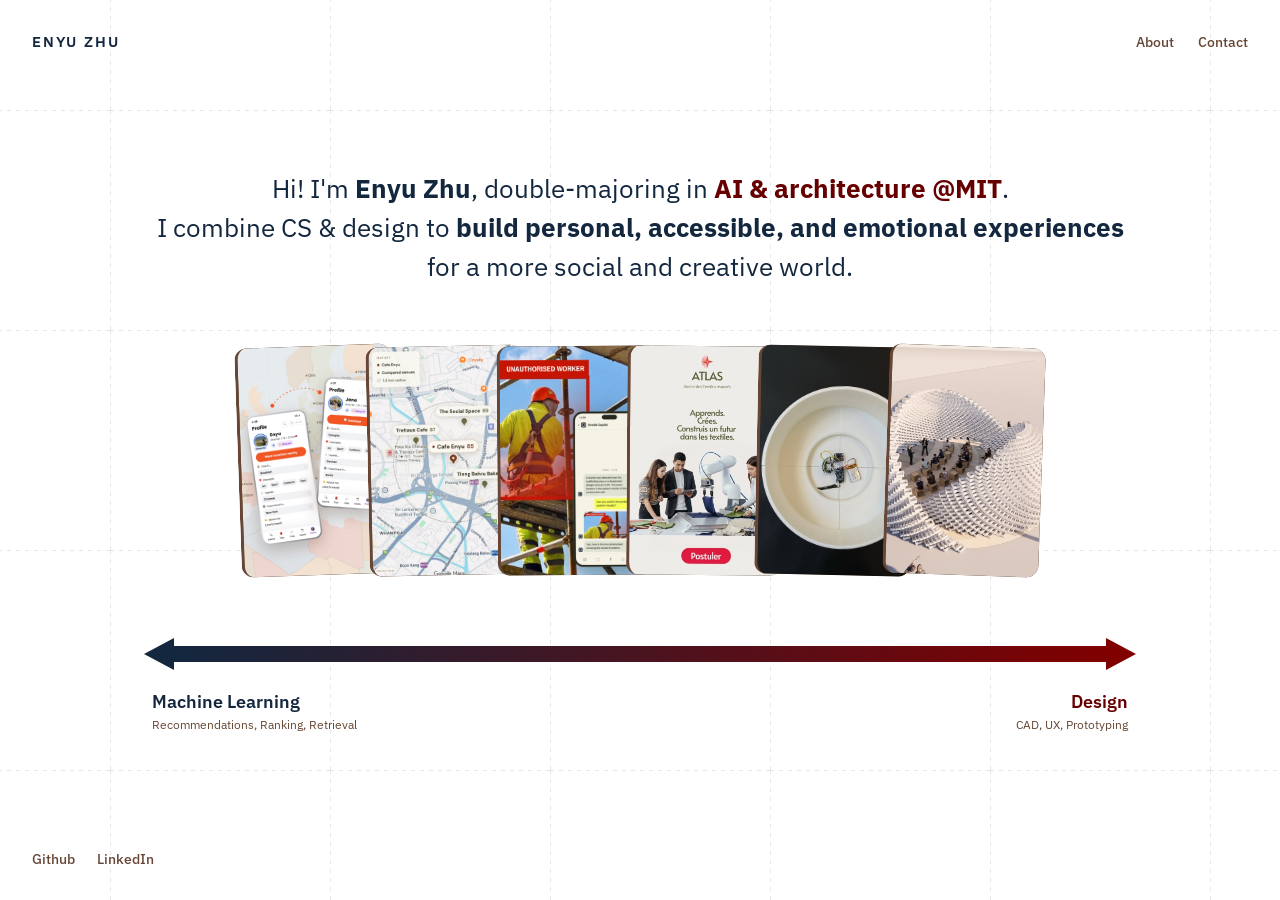
==== index.html @ 00a79f69 "Initial commit of enyuzhu.com portfolio site Static HTML/CSS/JS site: landing page with animated pro" ====
<!DOCTYPE html>
<html lang="en">
<head>
    <meta charset="UTF-8">
    <meta name="viewport" content="width=device-width, initial-scale=1.0">
    <meta name="theme-color" content="#ffffff">
    <meta name="description" content="Enyu Zhu — double-majoring in AI &amp; architecture at MIT. Building personal, accessible, and emotional experiences.">
    <title>Enyu Zhu</title>
    <link href="https://fonts.googleapis.com/css2?family=IBM+Plex+Sans:wght@400;500;600;700&display=swap" rel="stylesheet">
    <link rel="stylesheet" href="style.css">
</head>
<body>
    <div class="page" id="page">
        <header class="header">
            <a href="index.html" class="logo">ENYU ZHU</a>
            <nav class="nav-main">
                <a href="about.html">About</a>
                <a href="mailto:enyuzhu@mit.edu">Contact</a>
            </nav>
        </header>

        <main class="hero">
            <div class="hero-copy" id="heroCopy">
                <p class="intro-text" id="introText">
                    <span class="intro-line intro-line-1">Hi! I'm <strong class="hl-navy">Enyu Zhu</strong>, double-majoring in <strong class="hl-red">AI &amp; architecture @MIT</strong>.</span>
                    <span class="intro-line intro-line-2">I combine CS &amp; design to <strong class="hl-navy">build personal, accessible, and emotional experiences</strong> for a more social and creative world.</span>
                </p>
                <h2 class="project-title" id="projectTitle" aria-hidden="true"></h2>
            </div>

            <div class="stack">
                <ul class="cards-row" id="cardsRow">
                    <li class="card-slot">
                        <a class="card" href="project-1.html" data-title="Meet Travelers V3" aria-label="Open case study: Meet Travelers V3">
                            <img src="Assets/projects/project-1.jpg" alt="" loading="lazy" onerror="this.remove()">
                            <span class="card-cursor-hint" aria-hidden="true">View</span>
                        </a>
                    </li>
                    <li class="card-slot">
                        <a class="card" href="project-2.html" data-title="PROSPER" aria-label="Open case study: PROSPER">
                            <img src="Assets/projects/project-2.jpg" alt="" loading="lazy" onerror="this.remove()">
                            <span class="card-cursor-hint" aria-hidden="true">View</span>
                        </a>
                    </li>
                    <li class="card-slot">
                        <a class="card" href="project-3.html" data-title="Onsite Copilot" aria-label="Open case study: Onsite Copilot">
                            <img src="Assets/projects/project-3.jpg" alt="" loading="lazy" onerror="this.remove()">
                            <span class="card-cursor-hint" aria-hidden="true">View</span>
                        </a>
                    </li>
                    <li class="card-slot">
                        <a class="card" href="project-4.html" data-title="ATLAS" aria-label="Open case study: ATLAS">
                            <img src="Assets/projects/project-4.jpg" alt="" loading="lazy" onerror="this.remove()">
                            <span class="card-cursor-hint" aria-hidden="true">View</span>
                        </a>
                    </li>
                    <li class="card-slot">
                        <a class="card" href="project-5.html" data-title="Bu Dao Weng" aria-label="Open case study: Bu Dao Weng">
                            <img src="Assets/projects/project-5.jpg" alt="" loading="lazy" onerror="this.remove()">
                            <span class="card-cursor-hint" aria-hidden="true">View</span>
                        </a>
                    </li>
                    <li class="card-slot">
                        <a class="card" href="project-6.html" data-title="COP26 Pavilion" aria-label="Open case study: COP26 Pavilion">
                            <img src="Assets/projects/project-6.jpg" alt="" loading="lazy" onerror="this.remove()">
                            <span class="card-cursor-hint" aria-hidden="true">View</span>
                        </a>
                    </li>
                </ul>

                <svg class="timeline-arrow" viewBox="0 0 1000 40" preserveAspectRatio="none" aria-hidden="true">
                    <defs>
                        <linearGradient id="arrowGrad" x1="0" y1="0" x2="1" y2="0">
                            <stop offset="0" class="arrow-stop-navy"/>
                            <stop offset="1" class="arrow-stop-red"/>
                        </linearGradient>
                    </defs>
                    <rect x="34" y="12" width="932" height="16" fill="url(#arrowGrad)"/>
                    <polygon points="4,20 34,4 34,36" class="arrow-navy"/>
                    <polygon points="996,20 966,4 966,36" class="arrow-red"/>
                </svg>

                <div class="footer-categories">
                    <div class="category category-ml">
                        <h3>Machine Learning</h3>
                        <p>Recommendations, Ranking, Retrieval</p>
                    </div>
                    <div class="category category-design">
                        <h3>Design</h3>
                        <p>CAD, UX, Prototyping</p>
                    </div>
                </div>
            </div>
        </main>

        <footer class="footer">
            <div class="socials">
                <a href="https://github.com/enyuzhu" target="_blank" rel="noopener noreferrer">Github</a>
                <a href="https://www.linkedin.com/in/amyenyuzhu" target="_blank" rel="noopener noreferrer">LinkedIn</a>
            </div>
        </footer>
    </div>

    <script src="script.js"></script>
</body>
</html>
---- style.css ----
*{
    margin: 0;
    padding: 0;
    box-sizing: border-box;
    text-decoration: none;
    border: none;
    outline: none;
    scroll-behavior: smooth;
    font-family: "IBM Plex Sans", sans-serif;
}
:root{
    --cream: #E9D4C3;
    --navy: #13273F;
    --red: #660000;
    --red-arrow: #800000;
    --cocoa: #5C4433;

    --text-color: var(--navy);
    --text-muted: #674635;
    --border-soft: rgba(19, 39, 63, 0.14);
    --shell: 110rem;
    --grid-line: #cfcfcf;
    --card-edge: #674635;
}
html{
    font-size: 62.5%;
    overflow-x: hidden;
}
body{
    background-color: #ffffff;
    background-image:
        url("data:image/svg+xml,%3Csvg xmlns='http://www.w3.org/2000/svg' width='220' height='220'%3E%3Cline x1='0' y1='0' x2='0' y2='220' stroke='%23cfcfcf' stroke-width='1' stroke-dasharray='4 5'/%3E%3Cline x1='0' y1='0' x2='220' y2='0' stroke='%23cfcfcf' stroke-width='1' stroke-dasharray='4 5'/%3E%3C/svg%3E");
    background-size: 220px 220px;
    background-position: 110px 110px;
    background-attachment: fixed;
    color: var(--text-color);
}
a{
    color: inherit;
}
a:focus-visible,
button:focus-visible{
    outline: 2px solid var(--navy);
    outline-offset: 3px;
    border-radius: 0.4rem;
}

.page{
    min-height: 100vh;
    display: flex;
    flex-direction: column;
}

/* ---------- header ---------- */
.header{
    display: flex;
    justify-content: space-between;
    align-items: center;
    width: 100%;
    padding: 3.2rem 3.2rem 0;
}
.nav-main{
    display: flex;
    gap: 2.4rem;
}
.nav-main a{
    font-size: 1.4rem;
    color: var(--text-muted);
    font-weight: 500;
    transition: color 0.25s ease;
}
.nav-main a:hover{
    color: var(--text-color);
}
.logo{
    font-size: 1.5rem;
    font-weight: 600;
    letter-spacing: 0.12em;
    color: var(--navy);
}

/* ---------- hero ---------- */
.hero{
    flex: 1;
    display: flex;
    flex-direction: column;
    justify-content: center;
    max-width: var(--shell);
    width: 100%;
    margin: 0 auto;
    padding: 2rem 2.4rem;
}

/* ---------- footer ---------- */
.footer{
    width: 100%;
    padding: 0 3.2rem 3.2rem;
}

.hero-copy{
    display: grid;
    text-align: center;
    padding: 0 4rem;
}
.intro-text,
.project-title{
    grid-area: 1 / 1;
    transition: opacity 0.35s ease;
}
.intro-text{
    line-height: 1.5;
    font-weight: 400;
    color: var(--text-color);
    opacity: 1;
}
.intro-text strong{
    font-weight: 700;
}
.intro-line{
    display: block;
}
.intro-line-1{
    font-size: 2.6rem;
}
.intro-line-2{
    font-size: 2.6rem;
}
.hl-navy{
    color: var(--navy);
}
.hl-red{
    color: var(--red);
}
.project-title{
    font-size: 6.4rem;
    font-weight: 700;
    letter-spacing: 0.01em;
    line-height: 1.1;
    color: var(--cocoa);
    opacity: 0;
}
.hero-copy.showing-project .intro-text{
    opacity: 0;
}
.hero-copy.showing-project .project-title{
    opacity: 1;
}

/* ---------- cards ---------- */
.stack{
    width: fit-content;
    max-width: 100%;
    margin: 0 auto;
}
.cards-row{
    list-style: none;
    display: flex;
    justify-content: center;
    margin-top: 6rem;
}
.card-slot{
    flex: 0 0 auto;
    width: 15.6rem;
    aspect-ratio: 3 / 4.4;
    opacity: 0;
    transform: translate(var(--dx, -10rem), var(--dy, -8rem));
    transition: opacity 0.75s cubic-bezier(0.22, 1, 0.36, 1), transform 0.75s cubic-bezier(0.22, 1, 0.36, 1);
}
.card-slot:not(:first-child){
    margin-left: -2.8rem;
}
.card-slot.in{
    opacity: 1;
    transform: translate(0, 0);
}
.card-slot:nth-child(1){ --dx: -14rem; --dy: -10rem; --rot: -2deg; }
.card-slot:nth-child(2){ --dx: -7rem; --dy: -5rem; --rot: -1.2deg; }
.card-slot:nth-child(3){ --dx: -4.7rem; --dy: -3.3rem; --rot: -0.4deg; }
.card-slot:nth-child(4){ --dx: -3.5rem; --dy: -2.5rem; --rot: 0.4deg; }
.card-slot:nth-child(5){ --dx: -2.8rem; --dy: -2rem; --rot: 1.2deg; }
.card-slot:nth-child(6){ --dx: -2.3rem; --dy: -1.7rem; --rot: 2deg; }
.card{
    position: relative;
    display: block;
    width: 100%;
    height: 100%;
    overflow: hidden;
    border-radius: 1.2rem;
    background: var(--cocoa);
    cursor: pointer;
    border-left: 0.3rem solid var(--card-edge);
    transform: rotate(var(--rot, 0deg));
    transform-origin: 50% 100%;
    transition: transform 0.4s cubic-bezier(0.16, 1, 0.3, 1), box-shadow 0.4s ease;
}
.card img{
    position: absolute;
    inset: 0;
    width: 100%;
    height: 100%;
    object-fit: cover;
}

.card-slot.idle .card{
    animation: card-float 5.5s ease-in-out infinite;
}
.card-slot.idle:nth-child(2n) .card{
    animation-delay: 0.6s;
}
.card-slot.idle:nth-child(3n) .card{
    animation-delay: 1.2s;
}
@keyframes card-float{
    0%, 100%{ transform: rotate(var(--rot, 0deg)) translateY(0); }
    50%{ transform: rotate(var(--rot, 0deg)) translateY(-0.8rem); }
}

.card:hover,
.card:focus-visible,
.card-slot.idle .card:hover,
.card-slot.idle .card:focus-visible{
    animation: none;
    transform: rotate(var(--rot, 0deg)) translateY(-1.4rem) scale(1.03);
    box-shadow: 0 1.6rem 2.8rem rgba(0, 0, 0, 0.28);
}
.card-slot:hover,
.card-slot:focus-within{
    z-index: 2;
}

.card-cursor-hint{
    position: absolute;
    top: 50%;
    left: 50%;
    transform: translate(-50%, -50%) scale(0.9);
    background: var(--cream);
    color: var(--navy);
    font-size: 1.2rem;
    letter-spacing: 0.08em;
    text-transform: uppercase;
    padding: 0.7rem 1.5rem;
    border-radius: 999px;
    opacity: 0;
    transition: opacity 0.25s ease, transform 0.25s ease;
    pointer-events: none;
    white-space: nowrap;
}
.card:hover .card-cursor-hint,
.card:focus-visible .card-cursor-hint{
    opacity: 1;
    transform: translate(-50%, -50%) scale(1);
}

/* ---------- timeline / gradient arrow ---------- */
.timeline-arrow{
    display: block;
    width: calc(100% + 2.4rem);
    height: 4rem;
    margin: 6rem -1.2rem 1.6rem;
}
.arrow-stop-navy{
    stop-color: var(--navy);
}
.arrow-stop-red{
    stop-color: var(--red-arrow);
}
.arrow-navy{
    fill: var(--navy);
}
.arrow-red{
    fill: var(--red-arrow);
}

/* ---------- footer categories ---------- */
.footer-categories{
    display: flex;
    justify-content: space-between;
    gap: 3rem;
}
.category h3{
    font-size: 1.8rem;
    font-weight: 600;
    margin-bottom: 0.4rem;
}
.category p{
    font-size: 1.2rem;
    color: var(--text-muted);
}
.category-ml h3{
    color: var(--navy);
}
.category-design{
    text-align: right;
}
.category-design h3{
    color: var(--red);
}

/* ---------- socials ---------- */
.socials{
    display: flex;
    gap: 2.2rem;
}
.socials a{
    font-size: 1.4rem;
    color: var(--text-muted);
    font-weight: 500;
    transition: color 0.25s ease;
}
.socials a:hover{
    color: var(--text-color);
}

/* ---------- generic content pages (about / project) ---------- */
.content{
    flex: 1;
    max-width: 72rem;
    margin: 0 auto;
    padding: 5rem 4rem 8rem;
    width: 100%;
}
.content h1{
    font-size: 3.2rem;
    font-weight: 700;
    margin-bottom: 1.4rem;
}
.content .tag{
    display: inline-block;
    font-size: 1.2rem;
    color: var(--text-muted);
    letter-spacing: 0.05em;
    text-transform: uppercase;
    margin-bottom: 2rem;
}
.content p{
    font-size: 1.5rem;
    line-height: 1.7;
    color: var(--text-color);
    margin-bottom: 1.6rem;
}
.content .placeholder-block{
    display: block;
    width: 100%;
    aspect-ratio: 16 / 9;
    border-radius: 1.4rem;
    background: var(--cocoa);
    overflow: hidden;
    margin: 3rem 0;
}
.content .placeholder-block img{
    width: 100%;
    height: 100%;
    object-fit: cover;
}
.back-link{
    display: inline-block;
    margin-top: 1rem;
    font-size: 1.5rem;
    color: var(--text-muted);
    transition: color 0.25s ease;
}
.back-link:hover{
    color: var(--text-color);
}

@media (prefers-reduced-motion: reduce){
    .card-slot,
    .card,
    .intro-text,
    .project-title{
        transition: none !important;
        animation: none !important;
    }
}

@media (max-width: 860px){
    .nav-main{
        gap: 1.6rem;
    }
    .hero{
        padding: 3.2rem 2.4rem 3rem;
    }
    .hero-copy{
        padding: 0;
    }
    .intro-line-1{
        font-size: 2.2rem;
    }
    .intro-line-2{
        font-size: 2.2rem;
    }
    .project-title{
        font-size: 4rem;
    }
    .stack{
        max-width: 100vw;
    }
    .timeline-arrow{
        width: calc(100% + 1rem);
        margin: 3rem -0.5rem 1.6rem;
    }
    .cards-row{
        overflow-x: auto;
        scroll-snap-type: x mandatory;
        padding-bottom: 1rem;
        margin-top: 3.2rem;
    }
    .card-slot{
        scroll-snap-align: start;
    }
    .footer-categories{
        flex-direction: column;
        gap: 2rem;
        text-align: left;
    }
    .category-design{
        text-align: left;
    }
}

@media (max-width: 520px){
    .intro-line-1{
        font-size: 1.9rem;
    }
    .intro-line-2{
        font-size: 1.9rem;
    }
    .project-title{
        font-size: 3rem;
    }
    .card-slot{
        width: 13rem;
    }
    .content{
        padding: 4rem 2.4rem 6rem;
    }
    .content h1{
        font-size: 2.6rem;
    }
}
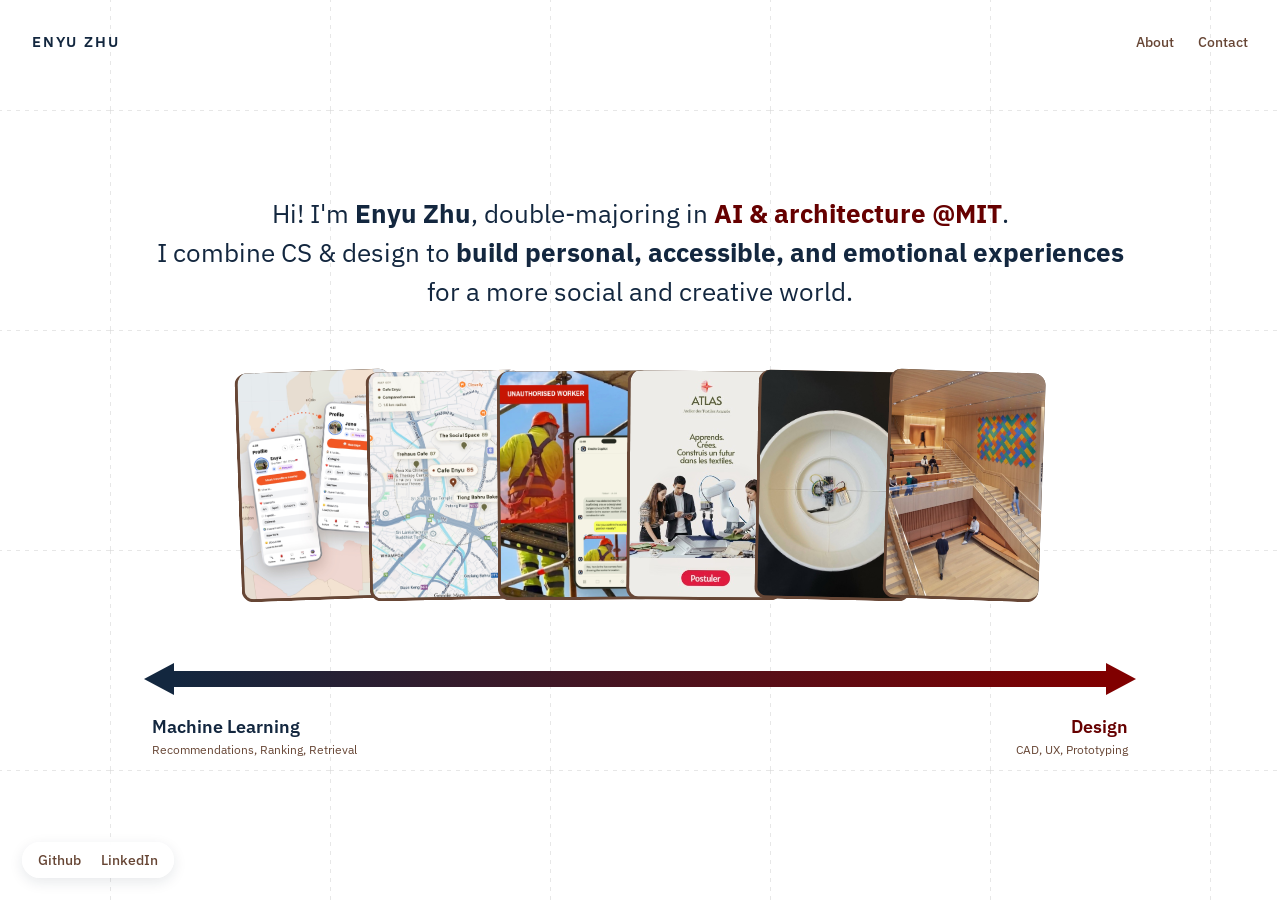
==== commit 006a8c71: "Add About headshot, real project content, and case study media - About page: circular headshot, two-" ====
--- a/index.html
+++ b/index.html
@@ -4,7 +4,7 @@
     <meta charset="UTF-8">
     <meta name="viewport" content="width=device-width, initial-scale=1.0">
     <meta name="theme-color" content="#ffffff">
-    <meta name="description" content="Enyu Zhu — double-majoring in AI &amp; architecture at MIT. Building personal, accessible, and emotional experiences.">
+    <meta name="description" content="I'm Enyu Zhu, double-majoring in AI and architecture at MIT. I build personal, accessible, and emotional experiences.">
     <title>Enyu Zhu</title>
     <link href="https://fonts.googleapis.com/css2?family=IBM+Plex+Sans:wght@400;500;600;700&display=swap" rel="stylesheet">
     <link rel="stylesheet" href="style.css">
@@ -31,7 +31,7 @@
             <div class="stack">
                 <ul class="cards-row" id="cardsRow">
                     <li class="card-slot">
-                        <a class="card" href="project-1.html" data-title="Meet Travelers V3" aria-label="Open case study: Meet Travelers V3">
+                        <a class="card" href="project-1.html" data-title="Meet Travelers Version 3" aria-label="Open case study: Meet Travelers Version 3">
                             <img src="Assets/projects/project-1.jpg" alt="" loading="lazy" onerror="this.remove()">
                             <span class="card-cursor-hint" aria-hidden="true">View</span>
                         </a>
@@ -61,7 +61,7 @@
                         </a>
                     </li>
                     <li class="card-slot">
-                        <a class="card" href="project-6.html" data-title="COP26 Pavilion" aria-label="Open case study: COP26 Pavilion">
+                        <a class="card" href="project-6.html" data-title="MIT Schwarzman" aria-label="Open case study: MIT Schwarzman">
                             <img src="Assets/projects/project-6.jpg" alt="" loading="lazy" onerror="this.remove()">
                             <span class="card-cursor-hint" aria-hidden="true">View</span>
                         </a>
@@ -93,11 +93,9 @@
             </div>
         </main>
 
-        <footer class="footer">
-            <div class="socials">
-                <a href="https://github.com/enyuzhu" target="_blank" rel="noopener noreferrer">Github</a>
-                <a href="https://www.linkedin.com/in/amyenyuzhu" target="_blank" rel="noopener noreferrer">LinkedIn</a>
-            </div>
+        <footer class="socials">
+            <a href="https://github.com/enyuzhu" target="_blank" rel="noopener noreferrer">Github</a>
+            <a href="https://www.linkedin.com/in/amyenyuzhu" target="_blank" rel="noopener noreferrer">LinkedIn</a>
         </footer>
     </div>
 
--- a/style.css
+++ b/style.css
@@ -17,6 +17,7 @@
 
     --text-color: var(--navy);
     --text-muted: #674635;
+    --label-muted: rgba(103, 70, 53, 0.5);
     --border-soft: rgba(19, 39, 63, 0.14);
     --shell: 110rem;
     --grid-line: #cfcfcf;
@@ -89,12 +90,6 @@
     width: 100%;
     margin: 0 auto;
     padding: 2rem 2.4rem;
-}
-
-/* ---------- footer ---------- */
-.footer{
-    width: 100%;
-    padding: 0 3.2rem 3.2rem;
 }
 
 .hero-copy{
@@ -189,6 +184,7 @@
     background: var(--cocoa);
     cursor: pointer;
     border-left: 0.3rem solid var(--card-edge);
+    border-bottom: 0.3rem solid var(--card-edge);
     transform: rotate(var(--rot, 0deg));
     transform-origin: 50% 100%;
     transition: transform 0.4s cubic-bezier(0.16, 1, 0.3, 1), box-shadow 0.4s ease;
@@ -199,6 +195,9 @@
     width: 100%;
     height: 100%;
     object-fit: cover;
+}
+.card-slot:nth-child(5) .card img{
+    object-position: 64% 50%;
 }
 
 .card-slot.idle .card{
@@ -296,10 +295,19 @@
     color: var(--red);
 }
 
-/* ---------- socials ---------- */
+/* ---------- socials (fixed, persists across scroll on every page) ---------- */
 .socials{
-    display: flex;
-    gap: 2.2rem;
+    position: fixed;
+    left: 2.2rem;
+    bottom: 2.2rem;
+    display: flex;
+    gap: 2rem;
+    padding: 0.9rem 1.6rem;
+    background: rgba(255, 255, 255, 0.88);
+    backdrop-filter: blur(6px);
+    border-radius: 999px;
+    box-shadow: 0 0.4rem 1.4rem rgba(19, 39, 63, 0.1);
+    z-index: 50;
 }
 .socials a{
     font-size: 1.4rem;
@@ -309,6 +317,28 @@
 }
 .socials a:hover{
     color: var(--text-color);
+}
+
+/* ---------- about page ---------- */
+main.about-content{
+    display: flex;
+    align-items: center;
+    gap: 5rem;
+    max-width: 90rem;
+}
+.about-photo{
+    flex: 0 0 auto;
+}
+.about-photo img{
+    display: block;
+    width: 20rem;
+    height: 20rem;
+    border-radius: 50%;
+    object-fit: cover;
+}
+.about-text{
+    flex: 1;
+    min-width: 0;
 }
 
 /* ---------- generic content pages (about / project) ---------- */
@@ -352,6 +382,141 @@
     height: 100%;
     object-fit: cover;
 }
+
+/* ---------- project detail page ---------- */
+.project-page{
+    flex: 1;
+    max-width: 100rem;
+    margin: 0 auto;
+    padding: 5rem 4rem 8rem;
+    width: 100%;
+}
+.project-hero{
+    display: flex;
+    align-items: flex-start;
+    gap: 5rem;
+}
+.project-media{
+    flex: 0 0 auto;
+}
+.project-media img{
+    display: block;
+    height: 62rem;
+    width: auto;
+    max-width: 48rem;
+    object-fit: contain;
+    object-position: top;
+}
+.project-info{
+    flex: 1;
+    min-width: 0;
+}
+.project-tag{
+    display: block;
+    font-size: 1.6rem;
+    color: var(--text-muted);
+    margin-bottom: 1.8rem;
+}
+.project-info h1{
+    font-size: 3.8rem;
+    font-weight: 700;
+    color: var(--navy);
+    line-height: 1.15;
+    margin-bottom: 3.2rem;
+}
+.project-field{
+    margin-bottom: 2.6rem;
+}
+.project-field:last-child{
+    margin-bottom: 0;
+}
+.field-label{
+    display: block;
+    font-size: 1.2rem;
+    font-weight: 600;
+    letter-spacing: 0.08em;
+    text-transform: uppercase;
+    color: var(--label-muted);
+    margin-bottom: 0.7rem;
+}
+.project-field p{
+    font-size: 1.5rem;
+    line-height: 1.6;
+    color: var(--text-color);
+}
+
+.see-more{
+    display: flex;
+    flex-direction: column;
+    align-items: center;
+    gap: 0.4rem;
+    width: fit-content;
+    margin: 7rem auto 0;
+    font-size: 1.3rem;
+    font-weight: 600;
+    letter-spacing: 0.1em;
+    text-transform: uppercase;
+    color: var(--text-muted);
+    transition: color 0.25s ease;
+}
+.see-more:hover{
+    color: var(--text-color);
+}
+.see-more svg{
+    width: 1.6rem;
+    height: 1.6rem;
+    stroke: currentColor;
+}
+
+.case-study{
+    max-width: 94rem;
+    margin: 6rem auto 0;
+    display: flex;
+    flex-direction: column;
+    gap: 4rem;
+}
+.case-block:not(.case-block-media){
+    max-width: 72rem;
+    margin: 0 auto;
+    width: 100%;
+}
+.case-block-media{
+    display: flex;
+    align-items: center;
+    gap: 4.5rem;
+}
+.case-media{
+    flex: 1;
+    min-width: 0;
+}
+.case-media img{
+    display: block;
+    width: 100%;
+    height: auto;
+    border-radius: 1.2rem;
+}
+.case-text{
+    flex: 1;
+    min-width: 0;
+    max-width: 48rem;
+}
+.case-block h2{
+    font-size: 1.3rem;
+    font-weight: 600;
+    letter-spacing: 0.08em;
+    text-transform: uppercase;
+    color: var(--navy);
+    margin-bottom: 1rem;
+}
+.case-block p{
+    font-size: 1.6rem;
+    line-height: 1.7;
+    color: var(--text-color);
+}
+.case-study .back-link{
+    margin-top: 1rem;
+}
+
 .back-link{
     display: inline-block;
     margin-top: 1rem;
@@ -416,6 +581,41 @@
     .category-design{
         text-align: left;
     }
+    .socials{
+        left: 2rem;
+        bottom: 2rem;
+    }
+    .about-content{
+        flex-direction: column;
+        text-align: center;
+    }
+    .about-text{
+        text-align: left;
+    }
+    .about-photo img{
+        width: 16rem;
+        height: 16rem;
+    }
+    .project-hero{
+        flex-direction: column;
+    }
+    .project-media{
+        flex: 0 0 auto;
+        width: 100%;
+        max-width: 28rem;
+        margin: 0 auto;
+    }
+    .project-media img{
+        width: 100%;
+        height: auto;
+        max-width: 100%;
+    }
+    .project-info h1{
+        font-size: 2.8rem;
+    }
+    .case-block-media{
+        flex-direction: column;
+    }
 }
 
 @media (max-width: 520px){
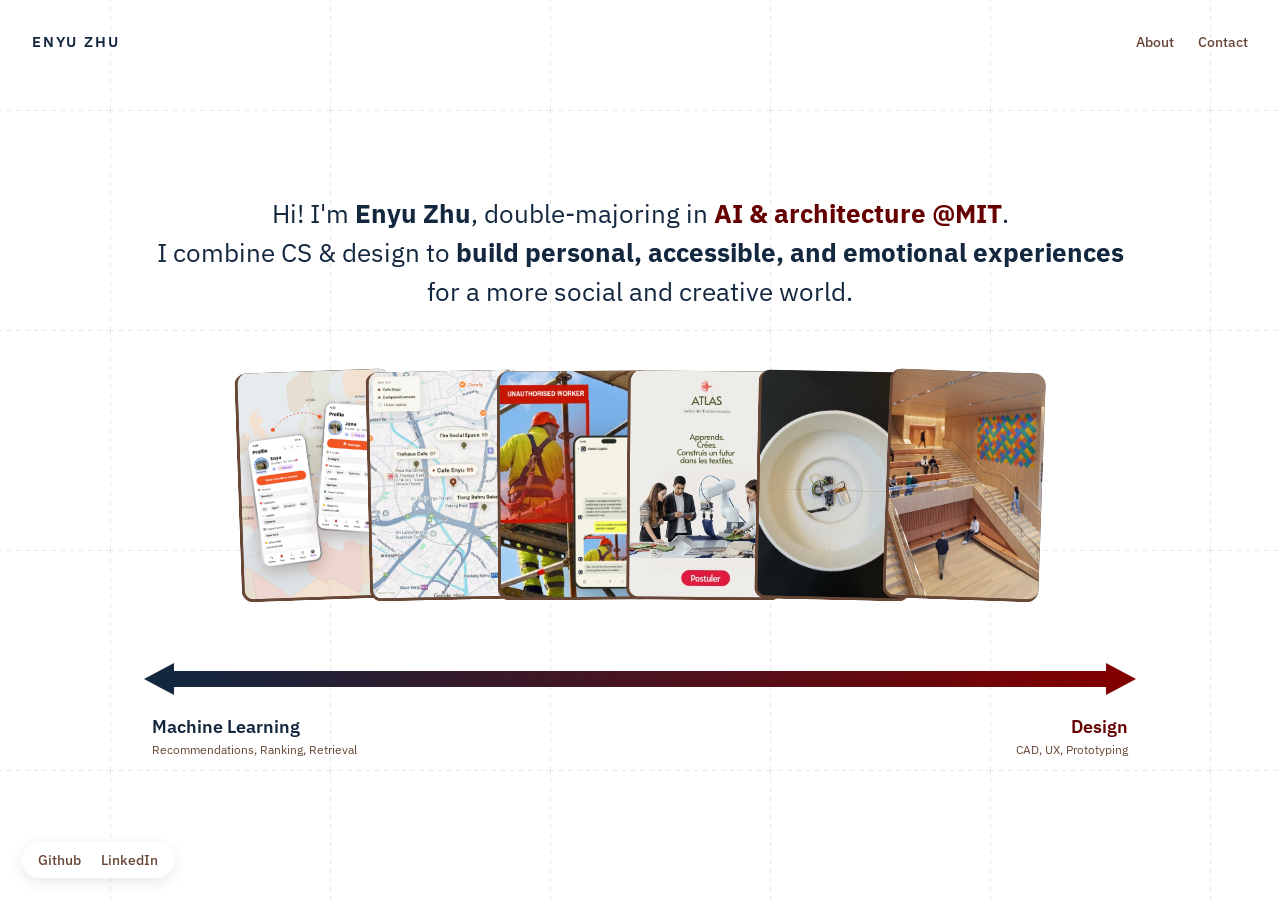
==== commit 152b4a83: "Update frontend" ====
--- a/index.html
+++ b/index.html
@@ -31,7 +31,7 @@
             <div class="stack">
                 <ul class="cards-row" id="cardsRow">
                     <li class="card-slot">
-                        <a class="card" href="project-1.html" data-title="Meet Travelers Version 3" aria-label="Open case study: Meet Travelers Version 3">
+                        <a class="card" href="project-1.html" data-title="Meet Travellers Version 3" aria-label="Open case study: Meet Travellers Version 3">
                             <img src="Assets/projects/project-1.jpg" alt="" loading="lazy" onerror="this.remove()">
                             <span class="card-cursor-hint" aria-hidden="true">View</span>
                         </a>
--- a/style.css
+++ b/style.css
@@ -476,8 +476,7 @@
     gap: 4rem;
 }
 .case-block:not(.case-block-media){
-    max-width: 72rem;
-    margin: 0 auto;
+    max-width: 48rem;
     width: 100%;
 }
 .case-block-media{
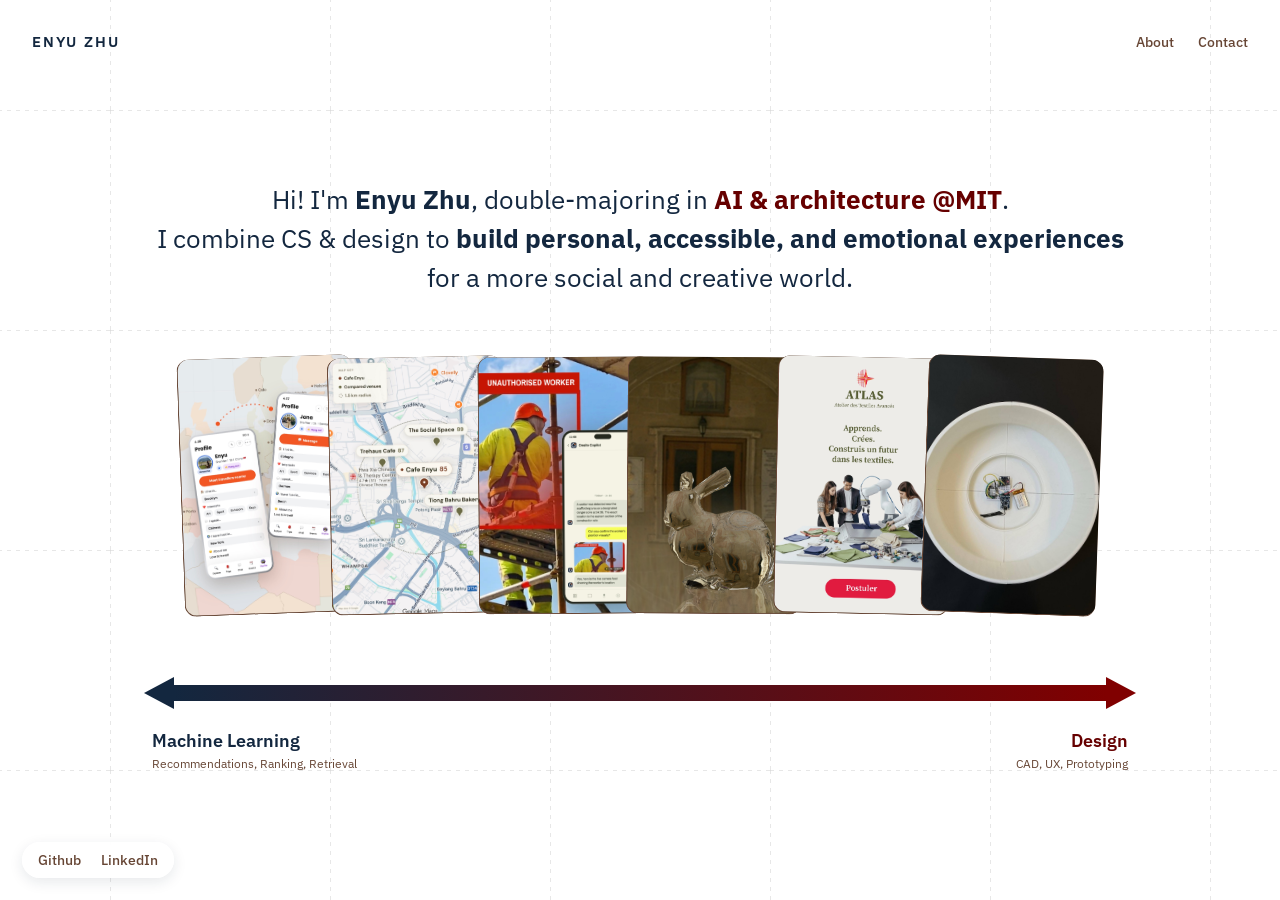
==== commit e0a6f788: "Update website content and layout" ====
--- a/index.html
+++ b/index.html
@@ -49,6 +49,12 @@
                         </a>
                     </li>
                     <li class="card-slot">
+                        <a class="card" href="project-7.html" data-title="NET-RT" aria-label="Open case study: NET-RT: Neural Early Termination for Ray Tracing">
+                            <img src="Assets/projects/project-7-main.png" alt="" loading="lazy" onerror="this.remove()">
+                            <span class="card-cursor-hint" aria-hidden="true">View</span>
+                        </a>
+                    </li>
+                    <li class="card-slot">
                         <a class="card" href="project-4.html" data-title="ATLAS" aria-label="Open case study: ATLAS">
                             <img src="Assets/projects/project-4.jpg" alt="" loading="lazy" onerror="this.remove()">
                             <span class="card-cursor-hint" aria-hidden="true">View</span>
@@ -57,12 +63,6 @@
                     <li class="card-slot">
                         <a class="card" href="project-5.html" data-title="Bu Dao Weng" aria-label="Open case study: Bu Dao Weng">
                             <img src="Assets/projects/project-5.jpg" alt="" loading="lazy" onerror="this.remove()">
-                            <span class="card-cursor-hint" aria-hidden="true">View</span>
-                        </a>
-                    </li>
-                    <li class="card-slot">
-                        <a class="card" href="project-6.html" data-title="MIT Schwarzman" aria-label="Open case study: MIT Schwarzman">
-                            <img src="Assets/projects/project-6.jpg" alt="" loading="lazy" onerror="this.remove()">
                             <span class="card-cursor-hint" aria-hidden="true">View</span>
                         </a>
                     </li>
--- a/style.css
+++ b/style.css
@@ -155,7 +155,7 @@
 }
 .card-slot{
     flex: 0 0 auto;
-    width: 15.6rem;
+    width: 17.5rem;
     aspect-ratio: 3 / 4.4;
     opacity: 0;
     transform: translate(var(--dx, -10rem), var(--dy, -8rem));
@@ -183,8 +183,8 @@
     border-radius: 1.2rem;
     background: var(--cocoa);
     cursor: pointer;
-    border-left: 0.3rem solid var(--card-edge);
-    border-bottom: 0.3rem solid var(--card-edge);
+    border-left: 0.1rem solid var(--card-edge);
+    border-bottom: 0.1rem solid var(--card-edge);
     transform: rotate(var(--rot, 0deg));
     transform-origin: 50% 100%;
     transition: transform 0.4s cubic-bezier(0.16, 1, 0.3, 1), box-shadow 0.4s ease;
@@ -196,7 +196,7 @@
     height: 100%;
     object-fit: cover;
 }
-.card-slot:nth-child(5) .card img{
+.card[href="project-5.html"] img{
     object-position: 64% 50%;
 }
 
@@ -386,14 +386,39 @@
 /* ---------- project detail page ---------- */
 .project-page{
     flex: 1;
-    max-width: 100rem;
+    /* Wide enough that the hero image + .project-info's 50rem min-width
+       fit without overflowing — otherwise .project-hero's
+       justify-content: center centers that overflow evenly on both
+       sides, making the hero start/end past the case-study section's
+       edges below it instead of lining up with them. */
+    max-width: 110rem;
     margin: 0 auto;
     padding: 5rem 4rem 8rem;
     width: 100%;
 }
+/* project-info's min-width (50rem) plus a full-size hero image no
+   longer fits in the standard 100rem container without overflowing
+   off the right edge, so this variant just gives it more room. It's
+   still centered the same way as every other page (max-width +
+   margin: 0 auto, inherited above) — no left/right asymmetry. */
+.project-page-wide{
+    max-width: 130rem;
+}
+/* Fixed to the standard hero image's own height (62rem), not the
+   viewport — this is the height every project already naturally has
+   via the image, so it keeps "See more" at a consistent position
+   without pushing it almost off-screen the way a 100vh-based height
+   would. */
+.project-hero-wrapper{
+    min-height: 62rem;
+    display: flex;
+    flex-direction: column;
+}
 .project-hero{
+    flex: 1;
     display: flex;
     align-items: flex-start;
+    justify-content: center;
     gap: 5rem;
 }
 .project-media{
@@ -407,9 +432,39 @@
     object-fit: contain;
     object-position: top;
 }
+.project-media img.project-cover-cropped{
+    aspect-ratio: 818 / 1200;
+    object-fit: cover;
+    object-position: center;
+}
 .project-info{
     flex: 1;
-    min-width: 0;
+    min-width: 50rem;
+    max-width: 100rem;
+}
+/* Grid (not flex) so the image can stretch to exactly match the text
+   column's own content height — grid resolves the row height from the
+   text first, then hands that as a definite height to the image side,
+   which flexbox can't do for a percentage-height child. Used when a
+   project's hero copy is short enough that the standard fixed-height
+   image would tower over it. */
+.project-hero-fit{
+    display: grid;
+    grid-template-columns: auto minmax(0, 1fr);
+    align-items: stretch;
+    gap: 5rem;
+}
+.project-hero-fit .project-media{
+    display: flex;
+    justify-content: center;
+    height: 100%;
+}
+.project-hero-fit .project-media img{
+    height: 100%;
+    width: auto;
+    max-width: 60rem;
+    object-fit: contain;
+    object-position: top;
 }
 .project-tag{
     display: block;
@@ -418,7 +473,7 @@
     margin-bottom: 1.8rem;
 }
 .project-info h1{
-    font-size: 3.8rem;
+    font-size: 2.8rem;
     font-weight: 700;
     color: var(--navy);
     line-height: 1.15;
@@ -469,14 +524,13 @@
 }
 
 .case-study{
-    max-width: 94rem;
+    max-width: 130rem;
     margin: 6rem auto 0;
     display: flex;
     flex-direction: column;
     gap: 4rem;
 }
 .case-block:not(.case-block-media){
-    max-width: 48rem;
     width: 100%;
 }
 .case-block-media{
@@ -485,19 +539,41 @@
     gap: 4.5rem;
 }
 .case-media{
+    flex: 2;
+    min-width: 0;
+}
+/* Image and text split the row exactly evenly instead of the default
+   2:1 ratio. */
+.case-block-media-even .case-media,
+.case-block-media-even .case-text{
     flex: 1;
-    min-width: 0;
-}
-.case-media img{
+}
+.case-media img,
+.case-media video{
     display: block;
     width: 100%;
     height: auto;
-    border-radius: 1.2rem;
+    border-radius: 0;
+}
+.case-media figcaption{
+    margin-top: 1rem;
+    font-size: 1.3rem;
+    line-height: 1.6;
+    color: var(--text-muted);
+}
+.case-media img.results-plot{
+    clip-path: inset(0 0 0 0.2%);
+}
+/* A standalone image that should keep its original proportions
+   instead of stretching edge-to-edge across the full case-study
+   width — the image is shown at half the column width, centered. */
+.case-media-half{
+    max-width: 50%;
+    margin: 0 auto;
 }
 .case-text{
     flex: 1;
     min-width: 0;
-    max-width: 48rem;
 }
 .case-block h2{
     font-size: 1.3rem;
@@ -515,6 +591,75 @@
 .case-study .back-link{
     margin-top: 1rem;
 }
+.results-grid{
+    display: grid;
+    grid-template-columns: repeat(2, minmax(0, 1fr));
+    align-items: start;
+    gap: 2.4rem;
+}
+.results-stack{
+    display: grid;
+    min-width: 0;
+    gap: 2rem;
+}
+.results-table-wrap{
+    min-width: 0;
+    overflow-x: auto;
+}
+.results-table-wrap:focus-visible{
+    outline: 2px solid var(--navy);
+    outline-offset: 3px;
+}
+.results-table{
+    width: 100%;
+    border-collapse: collapse;
+    background: #ffffff;
+    color: #222222;
+    font-size: 1.4rem;
+    line-height: 1.4;
+    font-variant-numeric: tabular-nums;
+}
+.results-table,
+.results-table *{
+    font-family: Calibri, "Segoe UI", Arial, sans-serif;
+}
+.results-table caption{
+    padding-bottom: 0.8rem;
+    font-size: 1.4rem;
+    font-weight: 700;
+    letter-spacing: normal;
+    text-align: left;
+    text-transform: none;
+    color: #222222;
+}
+.results-table th,
+.results-table td{
+    padding: 0.5rem 0.8rem;
+    border: 1px solid #c8c8c8;
+    text-align: right;
+    vertical-align: top;
+}
+.results-table th:first-child{
+    text-align: left;
+}
+.results-table th{
+    font-weight: 400;
+}
+.results-table td{
+    white-space: nowrap;
+}
+.results-table thead th{
+    background: #eeeeee;
+    font-weight: 700;
+}
+.results-table tfoot{
+    background: #ffffff;
+}
+.results-table tfoot th,
+.results-table tfoot td{
+    border-top: 2px solid #999999;
+    font-weight: 700;
+}
 
 .back-link{
     display: inline-block;
@@ -525,6 +670,43 @@
 }
 .back-link:hover{
     color: var(--text-color);
+}
+
+/* ---------- prev/next project navigation ---------- */
+/* Icon-only so the button footprint is tiny and constant, it can float
+   at the viewport edge on every screen size without ever overlapping
+   the hero or case-study text. Full project name is still exposed via
+   aria-label/title for accessibility and on-hover context. */
+.project-nav{
+    display: contents;
+}
+.project-nav a{
+    position: fixed;
+    top: 50%;
+    transform: translateY(-50%);
+    display: flex;
+    align-items: center;
+    justify-content: center;
+    width: 4.4rem;
+    height: 4.4rem;
+    border-radius: 50%;
+    background: rgba(255, 255, 255, 0.88);
+    backdrop-filter: blur(6px);
+    box-shadow: 0 0.4rem 1.4rem rgba(19, 39, 63, 0.1);
+    font-size: 1.8rem;
+    color: var(--text-muted);
+    transition: color 0.25s ease, transform 0.25s ease;
+    z-index: 5;
+}
+.project-nav a:hover{
+    color: var(--text-color);
+    transform: translateY(-50%) scale(1.08);
+}
+.project-nav-prev{
+    left: 2.2rem;
+}
+.project-nav-next{
+    right: 2.2rem;
 }
 
 @media (prefers-reduced-motion: reduce){
@@ -537,7 +719,7 @@
     }
 }
 
-@media (max-width: 860px){
+@media (max-width: 1100px){
     .nav-main{
         gap: 1.6rem;
     }
@@ -557,13 +739,14 @@
         font-size: 4rem;
     }
     .stack{
-        max-width: 100vw;
+        max-width: 100%;
     }
     .timeline-arrow{
         width: calc(100% + 1rem);
         margin: 3rem -0.5rem 1.6rem;
     }
     .cards-row{
+        justify-content: flex-start;
         overflow-x: auto;
         scroll-snap-type: x mandatory;
         padding-bottom: 1rem;
@@ -597,6 +780,9 @@
     }
     .project-hero{
         flex-direction: column;
+    }
+    .project-info{
+        min-width: 0;
     }
     .project-media{
         flex: 0 0 auto;
@@ -609,11 +795,23 @@
         height: auto;
         max-width: 100%;
     }
+    .project-hero-fit{
+        display: flex;
+        grid-template-columns: none;
+    }
+    .project-hero-fit .project-media img{
+        height: auto;
+        width: 100%;
+        max-width: 100%;
+    }
     .project-info h1{
         font-size: 2.8rem;
     }
     .case-block-media{
         flex-direction: column;
+    }
+    .results-grid{
+        grid-template-columns: minmax(0, 1fr);
     }
 }
 
